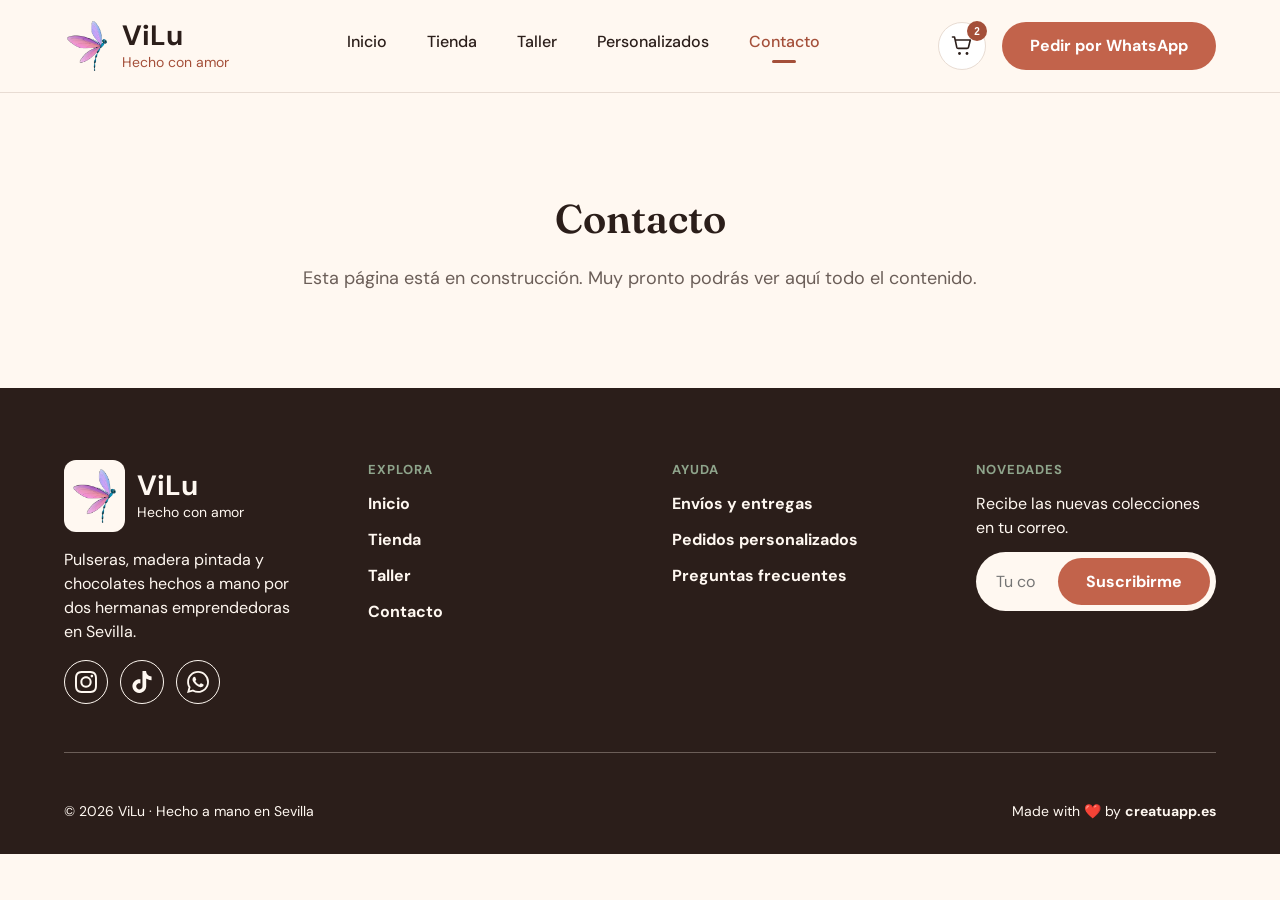
==== contacto.html @ 9dfc9406 "agregando paginas" ====
<!DOCTYPE html>
<html lang="es">

<head>
  <meta charset="UTF-8">
  <meta name="viewport" content="width=device-width, initial-scale=1.0">
  <title>ViLu · Contacto — Escríbenos por WhatsApp</title>
  <meta name="description" content="Contacta con ViLu en Sevilla: pulseras, madera pintada y chocolates hechos a mano.">

  <link rel="icon" href="img/favicon.png" type="image/png">

  <link rel="preload" href="fonts/dm-sans.woff2" as="font" type="font/woff2" crossorigin>

  <link rel="stylesheet" href="css/main.css">
</head>

<body>
  <header class="header">
    <div class="container header__container">

      <a class="logo" href="index.html">
        <img class="logo__img" src="img/logo.png" alt="" width="163" height="200">
        <span class="logo__text">
          <span class="logo__name">ViLu</span>
          <span class="logo__tagline">Hecho con amor</span>
        </span>
      </a>

      <nav class="nav" aria-label="Menú principal">
        <ul class="nav__list">
          <li><a class="nav__link" href="index.html">Inicio</a></li>
          <li><a class="nav__link" href="tienda.html">Tienda</a></li>
          <li><a class="nav__link" href="taller.html">Taller</a></li>
          <li><a class="nav__link" href="personalizados.html">Personalizados</a></li>
          <li><a class="nav__link nav__link--active" href="contacto.html" aria-current="page">Contacto</a></li>
        </ul>
      </nav>

      <div class="header__actions">
        <!-- PEC 5 (JS): el contador del carrito sumará productos -->
        <button class="cart" type="button" aria-label="Carrito: 2 productos">
          <img src="img/icono-carrito.svg" alt="" width="24" height="24">
          <span class="cart__count">2</span>
        </button>
        <a class="btn btn--primary header__whatsapp" href="https://wa.me/34000000000">Pedir por WhatsApp</a>
      </div>

    </div>
  </header>

  <main>

    <section class="pagina-en-construccion">
      <div class="container">
        <h1>Contacto</h1>
        <p>Esta página está en construcción. Muy pronto podrás ver aquí todo el contenido.</p>
      </div>
    </section>

  </main>

  <footer class="footer">
    <div class="container">

      <div class="footer__columns">

        <div>
          <a class="logo logo--light" href="index.html">
            <img class="logo__img" src="img/logo.png" alt="" width="163" height="200">
            <span class="logo__text">
              <span class="logo__name">ViLu</span>
              <span class="logo__tagline logo__tagline--light">Hecho con amor</span>
            </span>
          </a>
          <p class="footer__text">Pulseras, madera pintada y chocolates hechos a mano por dos hermanas emprendedoras en
            Sevilla.</p>
          <ul class="social">
            <li><a class="social__link" href="https://www.instagram.com/vilu.hechoconamor"
                aria-label="Instagram de ViLu"><img src="img/icono-instagram.svg" alt="" width="22" height="22"></a>
            </li>
            <li><a class="social__link" href="https://www.tiktok.com/@vilu.hechoconamor"
                aria-label="TikTok de ViLu"><img src="img/icono-tiktok.svg" alt="" width="22" height="22"></a></li>
            <li><a class="social__link" href="https://wa.me/34000000000" aria-label="WhatsApp de ViLu"><img
                  src="img/icono-whatsapp.svg" alt="" width="22" height="22"></a></li>
          </ul>
        </div>

        <nav aria-label="Explora">
          <h2 class="footer__title">Explora</h2>
          <ul class="footer__list">
            <li><a class="footer__link" href="index.html">Inicio</a></li>
            <li><a class="footer__link" href="tienda.html">Tienda</a></li>
            <li><a class="footer__link" href="taller.html">Taller</a></li>
            <li><a class="footer__link" href="contacto.html">Contacto</a></li>
          </ul>
        </nav>

        <div>
          <h2 class="footer__title">Ayuda</h2>
          <ul class="footer__list">
            <li><a class="footer__link" href="contacto.html">Envíos y entregas</a></li>
            <li><a class="footer__link" href="personalizados.html">Pedidos personalizados</a></li>
            <li><a class="footer__link" href="contacto.html">Preguntas frecuentes</a></li>
          </ul>
        </div>

        <div>
          <h2 class="footer__title">Novedades</h2>
          <!-- PEC 5 (JS): validar correo -->
          <form class="newsletter" action="#" method="post">
            <label class="newsletter__label" for="newsletter-email">Recibe las nuevas colecciones en tu correo.</label>
            <div class="newsletter__box">
              <input class="newsletter__input" type="email" id="newsletter-email" name="email" placeholder="Tu correo"
                required>
              <button class="btn btn--primary" type="submit">Suscribirme</button>
            </div>
          </form>
        </div>

      </div>

      <div class="footer__bottom">
        <p>© 2026 ViLu · Hecho a mano en Sevilla</p>
        <p>Made with <span aria-hidden="true">❤️</span><span class="visually-hidden"> love</span> by <a
            class="footer__link" href="https://creatuapp.es" target="_blank" rel="noopener noreferrer">creatuapp.es</a>
        </p>

      </div>

    </div>
  </footer>

  <script src="js/main.js" defer></script>

</body>
---- css/main.css ----
/* Reset CSS */

* {
  margin: 0;
  padding: 0;
  border: 0;
  box-sizing: border-box;
}

/* 1. FUENTES */
@font-face {
  font-family: "DM Sans";
  src: url("../fonts/dm-sans.woff2") format("woff2");
  font-weight: 100 1000;
  /* un solo archivo con todos los pesos */
  font-style: normal;
}

@font-face {
  font-family: "Fraunces";
  src: url("../fonts/fraunces.woff2") format("woff2");
  font-weight: 100 900;
  /* variable: de 100 a 900 en un solo archivo */
  font-style: normal;
}

/* 2. VARIABLES colores que use en Figma) */
:root {
  --color-crema: #fff8f1;
  --color-cacao: #2b1e1a;
  --color-terracota: #c2634b;
  --color-terracota-oscuro: #a44f39;
  --color-salvia: #8fa58c;
  --color-blanco: #ffffff;
  --color-gris: #6b5e58;
  --color-linea: #e8dcd3;
  --color-rosa-arena: #f3dcd2;

  --font-main: "DM Sans", Arial, sans-serif;
  --font-display: "Fraunces", Georgia, serif;
  /* solo para títulos grandes */
}

/* 3. BASE */
body {
  background-color: var(--color-crema);
  color: var(--color-cacao);
  font-family: var(--font-main);
  line-height: 1.5;
}

img {
  display: block;
  max-width: 100%;
}

ul {
  list-style: none;
}

.container {
  width: 90%;
  max-width: 75rem;
  margin: 0 auto;
}

/* 4. BOTÓN */
.btn {
  display: inline-flex;
  align-items: center;
  gap: 0.5rem;
  padding: 0.875rem 1.75rem;
  border-radius: 50rem;
  font-family: var(--font-main);
  font-size: 1em;
  font-weight: 700;
  line-height: 1.2;
  text-align: center;
  text-decoration: none;
  cursor: pointer;
  transition: background-color 0.2s;
}

.btn--primary {
  background-color: var(--color-terracota);
  color: var(--color-blanco);
}

.btn--primary:hover {
  background-color: var(--color-terracota-oscuro);
}

.btn--secondary {
  border: 2px solid var(--color-cacao);
  color: var(--color-cacao);
  background-color: transparent;
}

.btn--secondary:hover {
  background-color: var(--color-cacao);
  color: var(--color-crema);
}

/* 5. LOGO (header y footer) */
.logo {
  display: flex;
  align-items: center;
  gap: 0.75rem;
  color: var(--color-cacao);
  text-decoration: none;
}

.logo--light {
  color: var(--color-crema);
}

.logo__img {
  height: 3.5rem;
  width: auto;
  /* el logo no es circular: se respeta su proporción real */
}

/* En el footer (fondo oscuro) la libélula lleva una placa clara detrás:
   su ilustración está pensada para verse sobre fondo blanco. */
.logo--light .logo__img {
  height: 4.5rem;
  padding: 0.375rem;
  border-radius: 0.75rem;
  background-color: var(--color-crema);
}

.logo__text {
  display: flex;
  flex-direction: column;
}

.logo__name {
  font-size: 1.75em;
  font-weight: 700;
  line-height: 1.2;
}

.logo__tagline {
  color: var(--color-terracota-oscuro);
  font-size: 0.875em;
}

.logo__tagline--light {
  color: var(--color-crema);
}

/* 6. HEADER */
.header {
  border-bottom: 1px solid var(--color-linea);
}

.header__container {
  display: flex;
  align-items: center;
  justify-content: space-between;
  gap: 1rem;
  padding: 1.125rem 0;
}

.nav__list {
  display: flex;
  gap: 2.5rem;
}

.nav__link {
  display: block;
  color: var(--color-cacao);
  font-weight: 500;
  text-decoration: none;
}

.nav__link:hover,
.nav__link--active {
  color: var(--color-terracota-oscuro);
}

.nav__link--active::after {
  content: "";
  display: block;
  width: 1.5rem;
  height: 3px;
  margin: 0.375rem auto 0;
  border-radius: 3px;
  background-color: var(--color-terracota-oscuro);
}

.header__actions {
  display: flex;
  align-items: center;
  gap: 1rem;
}

.cart {
  position: relative;
  display: flex;
  align-items: center;
  justify-content: center;
  width: 3rem;
  height: 3rem;
  border: 1px solid var(--color-linea);
  border-radius: 50%;
  background-color: var(--color-blanco);
  cursor: pointer;
}

.cart__count {
  position: absolute;
  top: -0.125rem;
  right: -0.125rem;
  display: flex;
  align-items: center;
  justify-content: center;
  width: 1.25rem;
  height: 1.25rem;
  border-radius: 50%;
  background-color: var(--color-terracota-oscuro);
  color: var(--color-blanco);
  font-size: 0.75em;
  font-weight: 700;
}

/* 7. FOOTER */
.footer {
  padding-top: 4.5rem;
  background-color: var(--color-cacao);
  color: var(--color-crema);
}

.footer__columns {
  display: grid;
  grid-template-columns: repeat(4, 1fr);
  gap: 4rem;
}

.footer__text {
  margin-top: 1rem;
}

.footer__title {
  margin-bottom: 0.75rem;
  color: var(--color-salvia);
  font-size: 0.8125em;
  font-weight: 700;
  letter-spacing: 0.08em;
  text-transform: uppercase;
}

.footer__list {
  display: flex;
  flex-direction: column;
  gap: 0.75rem;
}

.footer__link {
  color: var(--color-crema);
  text-decoration: none;
  font-weight: 700;
}

.footer__link:hover {
  text-decoration: underline;
}

.visually-hidden {
  position: absolute;
  width: 1px;
  height: 1px;
  padding: 0;
  margin: -1px;
  overflow: hidden;
  clip: rect(0, 0, 0, 0);
  white-space: nowrap;
  border: 0;
}

.social {
  display: flex;
  gap: 0.75rem;
  margin-top: 1rem;
}

.social__link {
  display: flex;
  align-items: center;
  justify-content: center;
  width: 2.75rem;
  height: 2.75rem;
  border: 1px solid var(--color-crema);
  border-radius: 50%;
}

.social__link:hover {
  background-color: var(--color-terracota-oscuro);
}

.newsletter__label {
  display: block;
  margin-bottom: 0.75rem;
}

.newsletter__box {
  display: flex;
  align-items: center;
  gap: 0.5rem;
  padding: 0.375rem;
  border-radius: 50rem;
  background-color: var(--color-crema);
}

.newsletter__input {
  width: 100%;
  min-width: 0;
  padding: 0 0.875rem;
  background-color: var(--color-crema);
  color: var(--color-cacao);
  font-family: var(--font-main);
  font-size: 1em;
}

.footer__bottom {
  display: flex;
  justify-content: space-between;
  flex-wrap: wrap;
  gap: 1rem;
  margin-top: 3rem;
  padding: 3rem 0 2rem;
  border-top: 1px solid var(--color-gris);
  font-size: 0.875em;
}

/* 8. HERO */
.hero {
  padding: 4.5rem 0 5rem;
}

.hero__container {
  display: flex;
  align-items: center;
  gap: 4rem;
}

.hero__text {
  flex: 1;
  display: flex;
  flex-direction: column;
  gap: 1.25rem;
}

.hero__eyebrow {
  color: var(--color-salvia);
  font-size: 0.8125em;
  font-weight: 700;
  letter-spacing: 0.08em;
  text-transform: uppercase;
}

.hero__title {
  font-family: var(--font-display);
  font-size: 3.5rem;
  font-weight: 600;
  line-height: 1.1;
}

.hero__description {
  color: var(--color-gris);
  font-size: 1.25em;
}

.hero__actions {
  display: flex;
  flex-wrap: wrap;
  gap: 1rem;
}

.hero__media {
  position: relative;
  flex-shrink: 0;
  width: 35rem;
}

.hero__media-placeholder {
  display: flex;
  align-items: center;
  justify-content: center;
  width: 100%;
  height: 32.5rem;
  border: 2px dashed var(--color-linea);
  border-radius: 2rem;
  background-color: var(--color-rosa-arena);
  color: var(--color-gris);
  font-weight: 700;
}

.hero__badge {
  position: absolute;
  left: -2.5rem;
  bottom: 1.25rem;
  display: flex;
  align-items: center;
  gap: 0.75rem;
  padding: 1rem 1.5rem 1rem 1.25rem;
  border-radius: 1.25rem;
  background-color: var(--color-blanco);
  box-shadow: 0 0.75rem 2rem rgba(43, 31, 26, 0.12);
}

.hero__badge-icon {
  display: flex;
  align-items: center;
  justify-content: center;
  width: 2.75rem;
  height: 2.75rem;
  border-radius: 50%;
  background-color: var(--color-rosa-arena);
}

.hero__badge-text {
  display: flex;
  flex-direction: column;
}

.hero__badge-title {
  font-weight: 700;
}

.hero__badge-subtitle {
  color: var(--color-gris);
  font-size: 0.875em;
}


/* 9. CATEGORÍAS */
.section-heading {
  display: flex;
  flex-direction: column;
  gap: 0.75rem;
  margin-bottom: 2.5rem;
}

.section-heading__eyebrow {
  color: var(--color-salvia);
  font-size: 0.8125em;
  font-weight: 700;
  letter-spacing: 0.08em;
  text-transform: uppercase;
}

.section-heading__title {
  font-family: var(--font-display);
  font-size: 2.5rem;
  font-weight: 600;
  line-height: 1.15;
}

.categorias {
  background-color: var(--color-rosa-arena);
  padding: 6rem 0;
}

.categorias__grid {
  display: flex;
  gap: 1.5rem;
}

.categoria-card {
  flex: 1;
  display: flex;
  flex-direction: column;
  overflow: hidden;
  border-radius: 1.5rem;
  background-color: var(--color-blanco);
}

.categoria-card__foto {
  display: flex;
  flex-direction: column;
  align-items: center;
  justify-content: center;
  gap: 0.625rem;
  height: 18.75rem;
  background-color: var(--color-crema);
  color: var(--color-gris);
  font-size: 0.875em;
}

.categoria-card__texto {
  display: flex;
  flex-direction: column;
  gap: 0.5rem;
  padding: 1.5rem 1.75rem 1.75rem;
}

.categoria-card__titulo {
  font-family: var(--font-display);
  font-size: 1.625rem;
  font-weight: 600;
  line-height: 1.2;
}

.categoria-card__descripcion {
  color: var(--color-gris);
}

.categoria-card__enlace {
  display: inline-flex;
  align-items: center;
  gap: 0.5rem;
  margin-top: 0.25rem;
  color: var(--color-terracota);
  font-weight: 700;
  text-decoration: none;
}

.categoria-card__enlace:hover {
  text-decoration: underline;
}

/* 10. PRODUCTOS DESTACADOS */
.productos {
  padding: 6rem 0;
}

.productos__header {
  display: flex;
  align-items: flex-end;
  justify-content: space-between;
  gap: 1.5rem;
  margin-bottom: 2.5rem;
}

.productos__grid {
  display: flex;
  gap: 1.5rem;
}

.producto-card {
  flex: 1;
  display: flex;
  flex-direction: column;
  gap: 0.875rem;
  padding: 0.75rem 0.75rem 1.25rem;
  border: 1px solid var(--color-linea);
  border-radius: 1.25rem;
  background-color: var(--color-blanco);
  box-shadow: 0 0.5rem 0.75rem rgba(43, 31, 26, 0.06);
}

.producto-card__foto {
  display: flex;
  flex-direction: column;
  align-items: center;
  justify-content: center;
  gap: 0.625rem;
  height: 15.75rem;
  padding: 0 1rem;
  border-radius: 0.875rem;
  background-color: var(--color-rosa-arena);
  color: var(--color-gris);
  font-size: 0.875em;
  text-align: center;
}

.producto-card__info {
  display: flex;
  flex-direction: column;
  gap: 0.5rem;
  padding: 0 0.5rem;
  flex: 1;
}

.producto-card__etiqueta {
  display: inline-block;
  padding: 0.25rem 0.625rem;
  border-radius: 999px;
  background-color: var(--color-crema);
  color: var(--color-salvia);
  font-size: 0.8125em;
  font-weight: 700;
  letter-spacing: 0.08em;
  text-transform: uppercase;
}

.producto-card__nombre {
  font-family: var(--font-display);
  font-size: 1.25rem;
  font-weight: 600;
  line-height: 1.2;
}

.producto-card__precio-fila {
  display: flex;
  align-items: center;
  justify-content: space-between;
  width: 100%;
  margin-top: auto;
}

.producto-card__precio {
  color: var(--color-terracota);
  font-size: 1.125rem;
  font-weight: 700;
}

.producto-card__anadir {
  display: flex;
  align-items: center;
  justify-content: center;
  width: 2.75rem;
  height: 2.75rem;
  border: none;
  border-radius: 50%;
  background-color: var(--color-terracota);
  cursor: pointer;
  transition: background-color 0.2s;
}

.producto-card__anadir:hover {
  background-color: var(--color-terracota-oscuro);
}

/* 11. BANNER PERSONALIZADOS */
.banner-personalizados {
  padding: 6rem 0;
}

.banner-cta {
  display: flex;
  align-items: center;
  justify-content: space-between;
  gap: 2rem;
  padding: 3.5rem 4rem;
  border-radius: 2rem;
  background-color: var(--color-terracota);
}

.banner-cta__texto {
  display: flex;
  flex-direction: column;
  gap: 0.75rem;
}

.banner-cta__etiqueta {
  color: var(--color-rosa-arena);
  font-size: 0.8125em;
  font-weight: 700;
  letter-spacing: 0.08em;
  text-transform: uppercase;
}

.banner-cta__titulo {
  font-family: var(--font-display);
  font-size: 2.5rem;
  font-weight: 600;
  line-height: 1.15;
  color: var(--color-blanco);
}

.banner-cta__descripcion {
  color: var(--color-crema);
  font-size: 1.25em;
}

.btn--light {
  background-color: var(--color-crema);
  color: var(--color-terracota);
  flex-shrink: 0;
}

/* 12. NUESTRO TALLER */
.taller {
  padding: 6rem 0;
  background-color: var(--color-rosa-arena);
}

.taller__container {
  display: flex;
  align-items: center;
  gap: 5rem;
}

.taller__foto {
  display: flex;
  flex-direction: column;
  align-items: center;
  justify-content: center;
  gap: 0.625rem;
  flex-shrink: 0;
  width: 30rem;
  height: 35rem;
  border-radius: 2rem;
  background-color: var(--color-blanco);
  color: var(--color-gris);
  font-size: 0.875em;
}

.taller__texto {
  display: flex;
  flex-direction: column;
  gap: 2rem;
}

.taller__texto .section-heading {
  margin-bottom: 0;
}

.taller__descripcion {
  color: var(--color-gris);
  font-size: 1.25em;
}

.taller__pasos {
  display: flex;
  gap: 1.5rem;
}

.paso {
  flex: 1;
  display: flex;
  flex-direction: column;
  gap: 0.875rem;
}

.paso__numero {
  display: flex;
  align-items: center;
  justify-content: center;
  width: 3.5rem;
  height: 3.5rem;
  border-radius: 50%;
  background-color: var(--color-salvia);
  color: var(--color-blanco);
  font-family: var(--font-display);
  font-size: 1.625rem;
  font-weight: 600;
}

.paso__titulo {
  font-family: var(--font-display);
  font-size: 1.375rem;
  font-weight: 600;
  line-height: 1.2;
}

.paso__descripcion {
  color: var(--color-gris);
}

/* 13. OPINIONES */
.opiniones {
  padding: 6rem 0;
}

.opiniones__grid {
  display: flex;
  gap: 1.5rem;
}

.testimonio {
  flex: 1;
  display: flex;
  flex-direction: column;
  gap: 1rem;
  padding: 2rem;
  border-radius: 1.5rem;
  background-color: var(--color-blanco);
}

.testimonio__estrellas {
  color: var(--color-terracota);
  font-size: 1.125rem;
  font-weight: 700;
}

.testimonio__texto {
  font-family: var(--font-display);
  font-style: italic;
  font-size: 1.25rem;
  line-height: 1.45;
}

.testimonio__autor {
  display: flex;
  align-items: center;
  gap: 0.75rem;
}

.testimonio__avatar {
  flex-shrink: 0;
  width: 2.5rem;
  height: 2.5rem;
  border-radius: 50%;
  background-color: var(--color-salvia);
}

.testimonio__nombre {
  font-weight: 700;
}

.testimonio__ciudad {
  color: var(--color-gris);
  font-size: 0.875em;
}

/* 14. BENEFICIOS */
.beneficios {
  padding: 3rem 0;
  border-top: 1px solid var(--color-linea);
}

.beneficios__grid {
  display: flex;
  justify-content: space-between;
  gap: 1.5rem;
}

.beneficio {
  display: flex;
  align-items: center;
  gap: 0.875rem;
}

.beneficio__icono {
  display: flex;
  align-items: center;
  justify-content: center;
  flex-shrink: 0;
  width: 3.25rem;
  height: 3.25rem;
  border-radius: 50%;
  background-color: var(--color-rosa-arena);
}

.beneficio__texto {
  display: flex;
  flex-direction: column;
  gap: 0.125rem;
}

.beneficio__titulo {
  font-weight: 700;
}

.beneficio__descripcion {
  color: var(--color-gris);
  font-size: 0.875em;
}

/* 15. PÁGINAS EN CONSTRUCCIÓN (tienda, taller, personalizados, contacto) */
.pagina-en-construccion {
  padding: 6rem 0;
  text-align: center;
}

.pagina-en-construccion h1 {
  font-family: var(--font-display);
  font-size: 2.5rem;
  font-weight: 600;
  margin-bottom: 1rem;
}

.pagina-en-construccion p {
  color: var(--color-gris);
  font-size: 1.125em;
}

/* 16. RESPONSIVE */
@media (max-width: 1200px) {
  .footer__columns {
    grid-template-columns: repeat(2, 1fr);
    gap: 3rem;
  }
}

@media (max-width: 768px) {
  .header__container {
    flex-wrap: wrap;
  }

  .hero__container {
    flex-direction: column;
  }

  .hero__media {
    width: 100%;
  }

  .nav {
    order: 3;
    width: 100%;
  }

  .nav__list {
    flex-wrap: wrap;
    justify-content: center;
    gap: 1.5rem;
  }

  .categorias__grid {
    flex-direction: column;
  }

  .productos__header {
    flex-direction: column;
    align-items: flex-start;
  }

  .productos__grid {
    flex-direction: column;
  }

  .banner-cta {
    flex-direction: column;
    align-items: flex-start;
    padding: 2.5rem;
  }

  .taller__container {
    flex-direction: column;
  }

  .taller__foto {
    width: 100%;
  }

  .opiniones__grid {
    flex-direction: column;
  }

  .beneficios__grid {
    flex-direction: column;
  }

}

@media (max-width: 480px) {
  .logo__img {
    height: 2.75rem;
  }

  .header__whatsapp {
    display: none;
  }

  .footer__columns {
    grid-template-columns: 1fr;
  }

  .hero__title {
    font-size: 2.25rem;
  }

  .hero__badge {
    left: 1rem;
    right: 1rem;
    bottom: -1.5rem;
  }

  .hero__media-placeholder {
    height: 20rem;
  }

  .taller__pasos {
    flex-direction: column;
  }
}
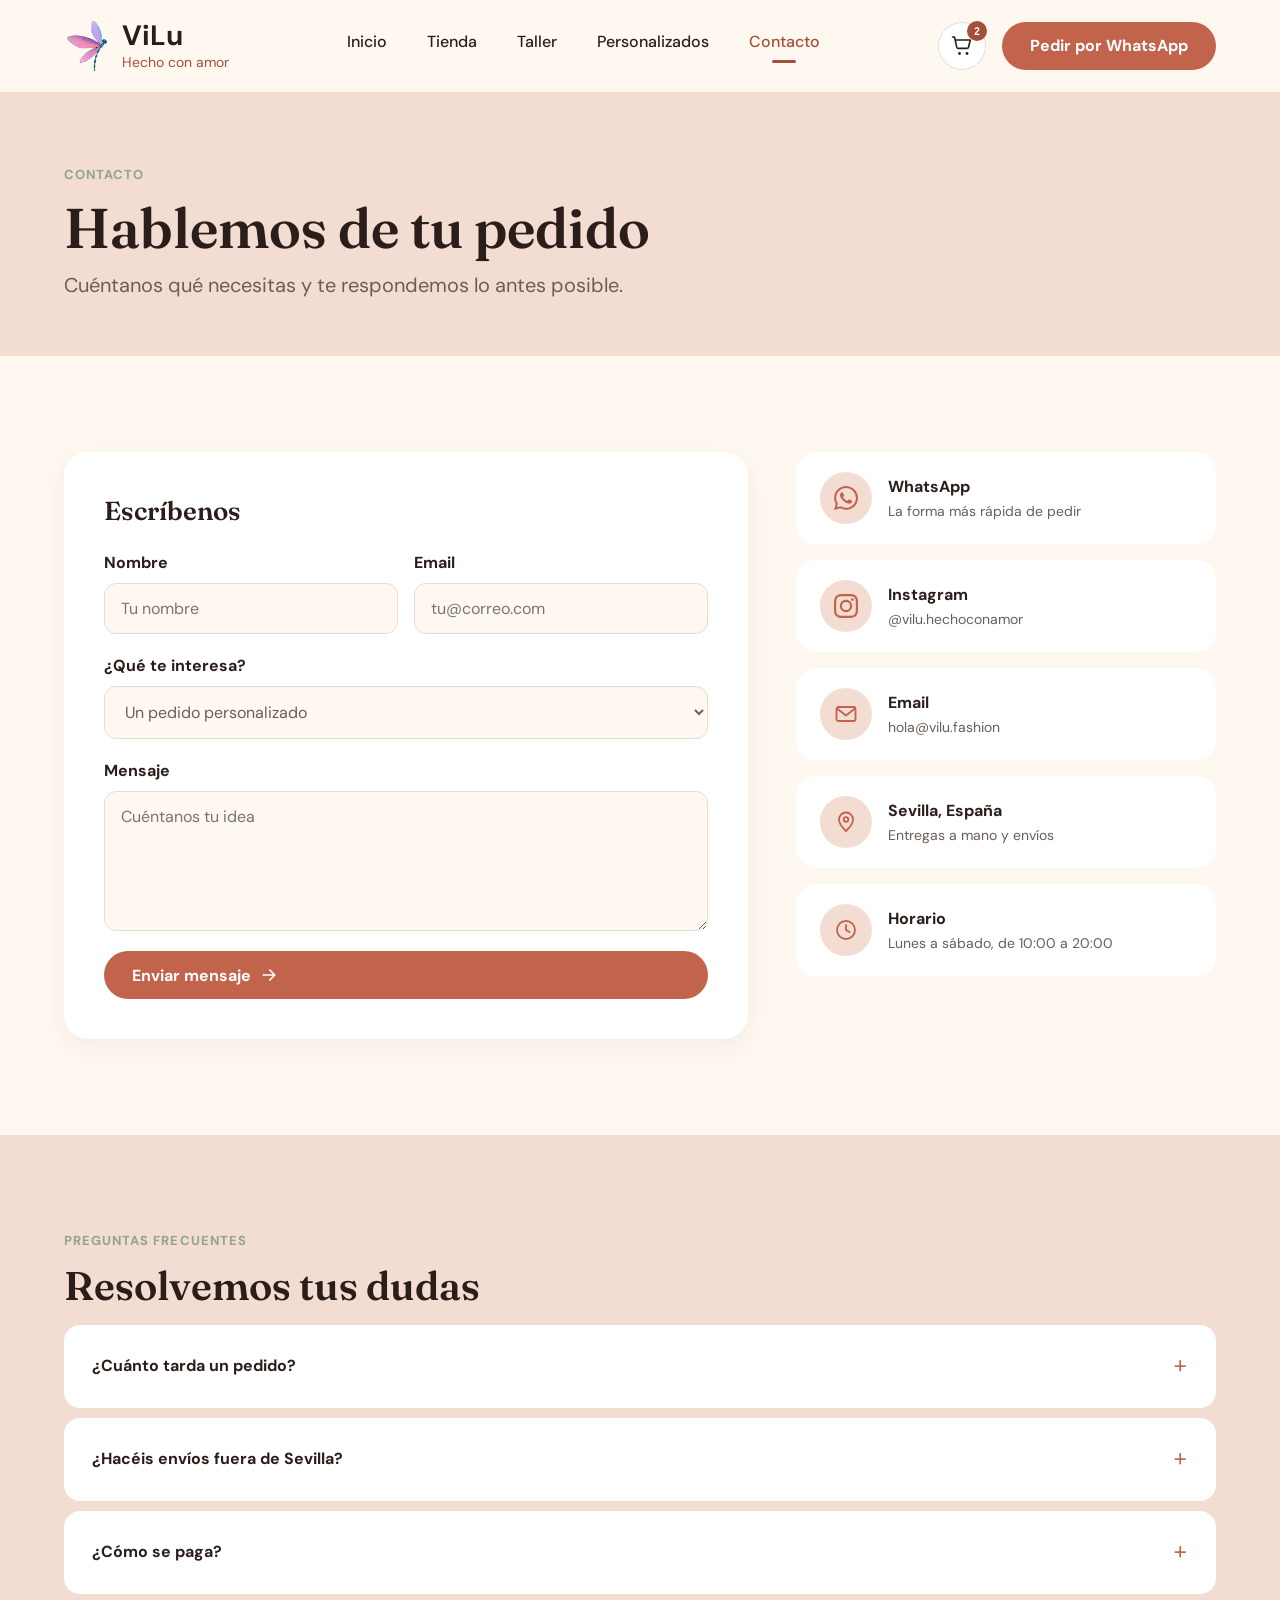
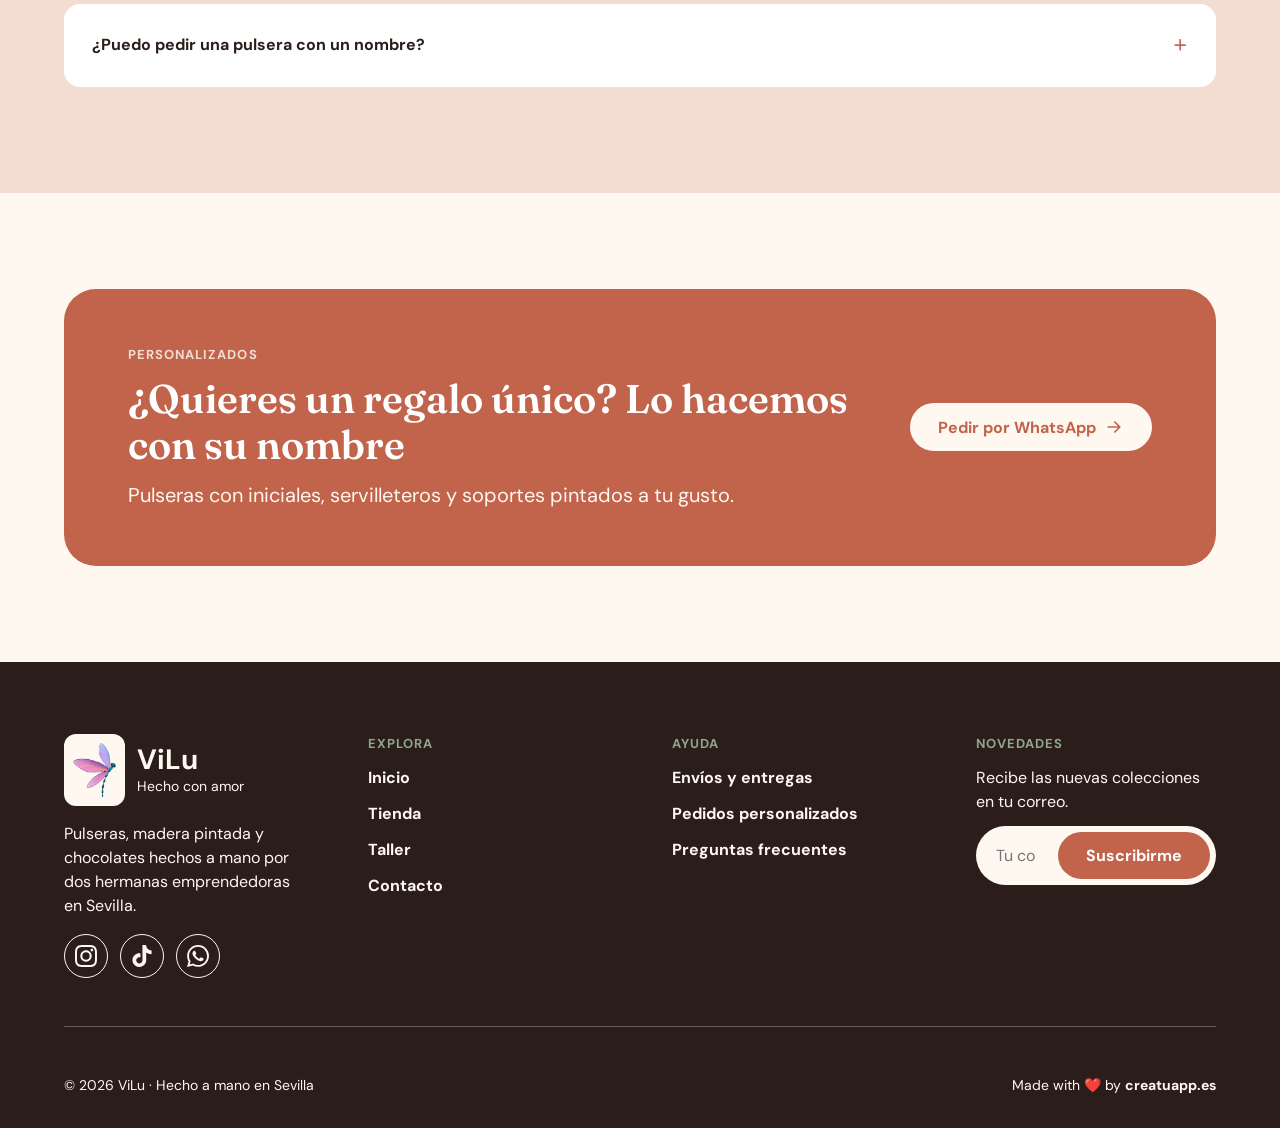
==== commit 0948db54: "contacto.html actualizado" ====
--- a/contacto.html
+++ b/contacto.html
@@ -8,6 +8,7 @@
   <meta name="description" content="Contacta con ViLu en Sevilla: pulseras, madera pintada y chocolates hechos a mano.">
 
   <link rel="icon" href="img/favicon.png" type="image/png">
+  <link rel="apple-touch-icon" href="img/apple-touch-icon.png">
 
   <link rel="preload" href="fonts/dm-sans.woff2" as="font" type="font/woff2" crossorigin>
 
@@ -50,10 +51,167 @@
 
   <main>
 
-    <section class="pagina-en-construccion">
+    <section class="cabecera-pagina">
+      <div class="container cabecera-pagina__container">
+        <p class="cabecera-pagina__eyebrow">Contacto</p>
+        <h1 class="cabecera-pagina__titulo">Hablemos de tu pedido</h1>
+        <p class="cabecera-pagina__descripcion">Cuéntanos qué necesitas y te respondemos lo antes posible.</p>
+      </div>
+    </section>
+
+    <section class="contacto">
+      <div class="container contacto__grid">
+
+        <form class="formulario-contacto" action="#" method="post">
+          <h2 class="formulario-contacto__titulo">Escríbenos</h2>
+
+          <div class="formulario-contacto__fila">
+            <div class="campo">
+              <label class="campo__etiqueta" for="nombre">Nombre</label>
+              <input class="campo__input" type="text" id="nombre" name="nombre" placeholder="Tu nombre" required>
+            </div>
+            <div class="campo">
+              <label class="campo__etiqueta" for="email">Email</label>
+              <input class="campo__input" type="email" id="email" name="email" placeholder="tu@correo.com" required>
+            </div>
+          </div>
+
+          <div class="campo">
+            <label class="campo__etiqueta" for="interes">¿Qué te interesa?</label>
+            <select class="campo__input" id="interes" name="interes">
+              <option>Un pedido personalizado</option>
+              <option>Un producto de la tienda</option>
+              <option>Otra consulta</option>
+            </select>
+          </div>
+
+          <div class="campo">
+            <label class="campo__etiqueta" for="mensaje">Mensaje</label>
+            <textarea class="campo__input campo__input--textarea" id="mensaje" name="mensaje"
+              placeholder="Cuéntanos tu idea" required></textarea>
+          </div>
+
+          <!-- PEC 5 (JS): validaremos los campos y enviaremos el formulario -->
+          <button class="btn btn--primary" type="submit">
+            Enviar mensaje
+            <img src="img/icono-flecha.svg" alt="" width="20" height="20">
+          </button>
+        </form>
+
+        <div class="datos-contacto">
+
+          <div class="tarjeta-contacto">
+            <span class="tarjeta-contacto__icono">
+              <img src="img/icono-whatsapp-terracota.svg" alt="" width="24" height="24">
+            </span>
+            <span class="tarjeta-contacto__texto">
+              <span class="tarjeta-contacto__titulo">WhatsApp</span>
+              <span class="tarjeta-contacto__descripcion">La forma más rápida de pedir</span>
+            </span>
+          </div>
+
+          <div class="tarjeta-contacto">
+            <span class="tarjeta-contacto__icono">
+              <img src="img/icono-instagram-terracota.svg" alt="" width="24" height="24">
+            </span>
+            <span class="tarjeta-contacto__texto">
+              <span class="tarjeta-contacto__titulo">Instagram</span>
+              <span class="tarjeta-contacto__descripcion">@vilu.hechoconamor</span>
+            </span>
+          </div>
+
+          <div class="tarjeta-contacto">
+            <span class="tarjeta-contacto__icono">
+              <img src="img/icono-correo.svg" alt="" width="24" height="24">
+            </span>
+            <span class="tarjeta-contacto__texto">
+              <span class="tarjeta-contacto__titulo">Email</span>
+              <span class="tarjeta-contacto__descripcion">hola@vilu.fashion</span>
+            </span>
+          </div>
+
+          <div class="tarjeta-contacto">
+            <span class="tarjeta-contacto__icono">
+              <img src="img/icono-ubicacion.svg" alt="" width="24" height="24">
+            </span>
+            <span class="tarjeta-contacto__texto">
+              <span class="tarjeta-contacto__titulo">Sevilla, España</span>
+              <span class="tarjeta-contacto__descripcion">Entregas a mano y envíos</span>
+            </span>
+          </div>
+
+          <div class="tarjeta-contacto">
+            <span class="tarjeta-contacto__icono">
+              <img src="img/icono-reloj.svg" alt="" width="24" height="24">
+            </span>
+            <span class="tarjeta-contacto__texto">
+              <span class="tarjeta-contacto__titulo">Horario</span>
+              <span class="tarjeta-contacto__descripcion">Lunes a sábado, de 10:00 a 20:00</span>
+            </span>
+          </div>
+
+        </div>
+      </div>
+    </section>
+
+    <section class="preguntas">
       <div class="container">
-        <h1>Contacto</h1>
-        <p>Esta página está en construcción. Muy pronto podrás ver aquí todo el contenido.</p>
+        <div class="section-heading">
+          <p class="section-heading__eyebrow">Preguntas frecuentes</p>
+          <h2 class="section-heading__title">Resolvemos tus dudas</h2>
+        </div>
+
+        <details class="pregunta">
+          <summary class="pregunta__resumen">
+            ¿Cuánto tarda un pedido?
+            <span class="pregunta__icono" aria-hidden="true">+</span>
+          </summary>
+          <p class="pregunta__respuesta">Los productos en stock salen en 2 o 3 días. Los personalizados tardan entre 5 y
+            7 días.</p>
+        </details>
+
+        <details class="pregunta">
+          <summary class="pregunta__resumen">
+            ¿Hacéis envíos fuera de Sevilla?
+            <span class="pregunta__icono" aria-hidden="true">+</span>
+          </summary>
+          <p class="pregunta__respuesta">Sí, enviamos a toda España. Dentro de Sevilla también puedes recoger tu pedido
+            en persona.</p>
+        </details>
+
+        <details class="pregunta">
+          <summary class="pregunta__resumen">
+            ¿Cómo se paga?
+            <span class="pregunta__icono" aria-hidden="true">+</span>
+          </summary>
+          <p class="pregunta__respuesta">Aceptamos Bizum o efectivo al recoger el pedido.</p>
+        </details>
+
+        <details class="pregunta">
+          <summary class="pregunta__resumen">
+            ¿Puedo pedir una pulsera con un nombre?
+            <span class="pregunta__icono" aria-hidden="true">+</span>
+          </summary>
+          <p class="pregunta__respuesta">Claro, escríbenos por WhatsApp con el nombre o las iniciales que quieras y te
+            la preparamos.</p>
+        </details>
+
+      </div>
+    </section>
+
+    <section class="banner-personalizados">
+      <div class="container">
+        <div class="banner-cta">
+          <div class="banner-cta__texto">
+            <p class="banner-cta__etiqueta">Personalizados</p>
+            <h2 class="banner-cta__titulo">¿Quieres un regalo único? Lo hacemos con su nombre</h2>
+            <p class="banner-cta__descripcion">Pulseras con iniciales, servilleteros y soportes pintados a tu gusto.</p>
+          </div>
+          <a class="btn btn--light" href="https://wa.me/34000000000">
+            Pedir por WhatsApp
+            <img src="img/icono-flecha-terracota.svg" alt="" width="20" height="20">
+          </a>
+        </div>
       </div>
     </section>
 
@@ -132,5 +290,4 @@
 
   <script src="js/main.js" defer></script>
 
-</body>
-
+</body>
--- a/css/main.css
+++ b/css/main.css
@@ -534,12 +534,12 @@
 }
 
 .productos__grid {
-  display: flex;
+  display: grid;
+  grid-template-columns: repeat(4, 1fr);
   gap: 1.5rem;
 }
 
 .producto-card {
-  flex: 1;
   display: flex;
   flex-direction: column;
   gap: 0.875rem;
@@ -868,12 +868,352 @@
   font-size: 1.125em;
 }
 
-/* 16. RESPONSIVE */
+/* 16. CABECERA DE PÁGINA (tienda, taller, personalizados, contacto) */
+.cabecera-pagina {
+  padding: 4.5rem 0 3.5rem;
+  background-color: var(--color-rosa-arena);
+}
+
+.cabecera-pagina__container {
+  display: flex;
+  flex-direction: column;
+  gap: 0.75rem;
+}
+
+.cabecera-pagina__eyebrow {
+  color: var(--color-salvia);
+  font-size: 0.8125em;
+  font-weight: 700;
+  letter-spacing: 0.08em;
+  text-transform: uppercase;
+}
+
+.cabecera-pagina__titulo {
+  font-family: var(--font-display);
+  font-size: 3.5rem;
+  font-weight: 600;
+  line-height: 1.1;
+  max-width: 50rem;
+}
+
+.cabecera-pagina__descripcion {
+  color: var(--color-gris);
+  font-size: 1.25em;
+}
+
+/* 17. CATÁLOGO (tienda) */
+.catalogo {
+  padding: 6rem 0;
+}
+
+.catalogo__barra {
+  display: flex;
+  align-items: center;
+  justify-content: space-between;
+  margin-bottom: 1.5rem;
+}
+
+.catalogo__filtros {
+  display: flex;
+  gap: 0.75rem;
+}
+
+.chip-filtro {
+  padding: 0.625rem 1.25rem;
+  border: 1px solid var(--color-linea);
+  border-radius: 999px;
+  background-color: var(--color-blanco);
+  color: var(--color-cacao);
+  font-family: var(--font-main);
+  font-weight: 500;
+  cursor: pointer;
+}
+
+.chip-filtro--activo {
+  background-color: var(--color-cacao);
+  border-color: var(--color-cacao);
+  color: var(--color-crema);
+}
+
+.catalogo__orden {
+  display: flex;
+  align-items: center;
+  gap: 0.625rem;
+  padding: 0.625rem 1rem 0.625rem 1.25rem;
+  border: 1px solid var(--color-linea);
+  border-radius: 999px;
+  background-color: var(--color-blanco);
+  color: var(--color-cacao);
+  font-family: var(--font-main);
+  font-weight: 500;
+  cursor: pointer;
+}
+
+.catalogo__orden span {
+  color: var(--color-terracota);
+}
+
+.catalogo__contador {
+  color: var(--color-gris);
+  margin-bottom: 1.5rem;
+}
+
+/* 18. QUIÉNES SOMOS (taller) */
+.quienes-somos {
+  padding: 6rem 0;
+}
+
+.quienes-somos__container {
+  display: flex;
+  align-items: center;
+  gap: 5rem;
+}
+
+.quienes-somos__foto {
+  display: flex;
+  flex-direction: column;
+  align-items: center;
+  justify-content: center;
+  gap: 0.625rem;
+  flex-shrink: 0;
+  width: 32.5rem;
+  height: 35rem;
+  border-radius: 2rem;
+  background-color: var(--color-rosa-arena);
+  color: var(--color-gris);
+  font-size: 0.875em;
+  text-align: center;
+}
+
+.quienes-somos__texto {
+  display: flex;
+  flex-direction: column;
+  gap: 1.25rem;
+}
+
+.quienes-somos__parrafo {
+  color: var(--color-gris);
+  font-size: 1.25em;
+}
+
+.quienes-somos__datos {
+  display: flex;
+  gap: 2.5rem;
+}
+
+.dato {
+  display: flex;
+  flex-direction: column;
+  gap: 0.125rem;
+}
+
+.dato__numero {
+  font-family: var(--font-display);
+  font-size: 2.5rem;
+  font-weight: 600;
+  color: var(--color-terracota);
+  line-height: 1.15;
+}
+
+.dato__etiqueta {
+  color: var(--color-gris);
+  font-size: 0.875em;
+}
+
+/* 19. PROCESO (taller) */
+.proceso {
+  padding: 6rem 0;
+  background-color: var(--color-rosa-arena);
+}
+
+.proceso__pasos {
+  display: flex;
+  gap: 2rem;
+}
+
+/* 20. GALERÍA DE TRABAJOS (taller) */
+.galeria {
+  padding: 6rem 0;
+}
+
+.galeria__grid {
+  display: grid;
+  grid-template-columns: repeat(3, 1fr);
+  gap: 1.5rem;
+}
+
+.galeria__foto {
+  display: flex;
+  flex-direction: column;
+  align-items: center;
+  justify-content: center;
+  gap: 0.625rem;
+  aspect-ratio: 1 / 1;
+  border-radius: 1.25rem;
+  background-color: var(--color-rosa-arena);
+  color: var(--color-gris);
+  font-size: 0.875em;
+  text-align: center;
+}
+
+/* 21. QUÉ PUEDES PERSONALIZAR (personalizados) */
+.que-personalizar {
+  padding: 6rem 0;
+}
+
+/* 22. CONTACTO: FORMULARIO Y DATOS (contacto) */
+.contacto {
+  padding: 6rem 0;
+}
+
+.contacto__grid {
+  display: flex;
+  align-items: flex-start;
+  gap: 3rem;
+}
+
+.formulario-contacto {
+  flex: 1;
+  display: flex;
+  flex-direction: column;
+  gap: 1.25rem;
+  padding: 2.5rem;
+  border-radius: 1.5rem;
+  background-color: var(--color-blanco);
+  box-shadow: 0 0.5rem 1.5rem rgba(43, 31, 26, 0.06);
+}
+
+.formulario-contacto__titulo {
+  font-family: var(--font-display);
+  font-size: 1.625rem;
+  font-weight: 600;
+}
+
+.formulario-contacto__fila {
+  display: flex;
+  gap: 1rem;
+}
+
+.campo {
+  flex: 1;
+  display: flex;
+  flex-direction: column;
+  gap: 0.5rem;
+}
+
+.campo__etiqueta {
+  font-weight: 700;
+}
+
+.campo__input {
+  padding: 0.875rem 1rem;
+  border: 1px solid var(--color-linea);
+  border-radius: 0.75rem;
+  background-color: var(--color-crema);
+  color: var(--color-gris);
+  font-family: var(--font-main);
+  font-size: 1rem;
+}
+
+.campo__input--textarea {
+  height: 8.75rem;
+  resize: vertical;
+}
+
+.datos-contacto {
+  width: 26.25rem;
+  flex-shrink: 0;
+  display: flex;
+  flex-direction: column;
+  gap: 1rem;
+}
+
+.tarjeta-contacto {
+  display: flex;
+  align-items: center;
+  gap: 1rem;
+  padding: 1.25rem 1.5rem;
+  border-radius: 1.25rem;
+  background-color: var(--color-blanco);
+}
+
+.tarjeta-contacto__icono {
+  display: flex;
+  align-items: center;
+  justify-content: center;
+  flex-shrink: 0;
+  width: 3.25rem;
+  height: 3.25rem;
+  border-radius: 50%;
+  background-color: var(--color-rosa-arena);
+}
+
+.tarjeta-contacto__texto {
+  display: flex;
+  flex-direction: column;
+  gap: 0.125rem;
+}
+
+.tarjeta-contacto__titulo {
+  font-weight: 700;
+}
+
+.tarjeta-contacto__descripcion {
+  color: var(--color-gris);
+  font-size: 0.875em;
+}
+
+/* 23. PREGUNTAS FRECUENTES (contacto) */
+.preguntas {
+  padding: 6rem 0;
+  background-color: var(--color-rosa-arena);
+}
+
+.preguntas .section-heading {
+  margin-bottom: 1rem;
+}
+
+.pregunta {
+  background-color: var(--color-blanco);
+  border-radius: 1rem;
+  padding: 1.375rem 1.75rem;
+  margin-bottom: 0.625rem;
+}
+
+.pregunta__resumen {
+  display: flex;
+  align-items: center;
+  justify-content: space-between;
+  font-weight: 700;
+  cursor: pointer;
+  list-style: none;
+}
+
+.pregunta__resumen::-webkit-details-marker {
+  display: none;
+}
+
+.pregunta__icono {
+  font-family: var(--font-display);
+  font-size: 1.625rem;
+  color: var(--color-terracota);
+}
+
+.pregunta__respuesta {
+  color: var(--color-gris);
+  margin-top: 0.625rem;
+}
+
+/* 24. RESPONSIVE */
 @media (max-width: 1200px) {
   .footer__columns {
     grid-template-columns: repeat(2, 1fr);
     gap: 3rem;
   }
+
+  .productos__grid {
+    grid-template-columns: repeat(2, 1fr);
+  }
 }
 
 @media (max-width: 768px) {
@@ -910,7 +1250,7 @@
   }
 
   .productos__grid {
-    flex-direction: column;
+    grid-template-columns: 1fr;
   }
 
   .banner-cta {
@@ -935,6 +1275,21 @@
     flex-direction: column;
   }
 
+  .quienes-somos__container {
+    flex-direction: column;
+  }
+
+  .quienes-somos__foto {
+    width: 100%;
+  }
+
+  .proceso__pasos {
+    flex-direction: column;
+  }
+
+  .galeria__grid {
+    grid-template-columns: repeat(2, 1fr);
+  }
 }
 
 @media (max-width: 480px) {
@@ -967,4 +1322,12 @@
   .taller__pasos {
     flex-direction: column;
   }
+
+  .cabecera-pagina__titulo {
+    font-size: 2.25rem;
+  }
+
+  .galeria__grid {
+    grid-template-columns: 1fr;
+  }
 }
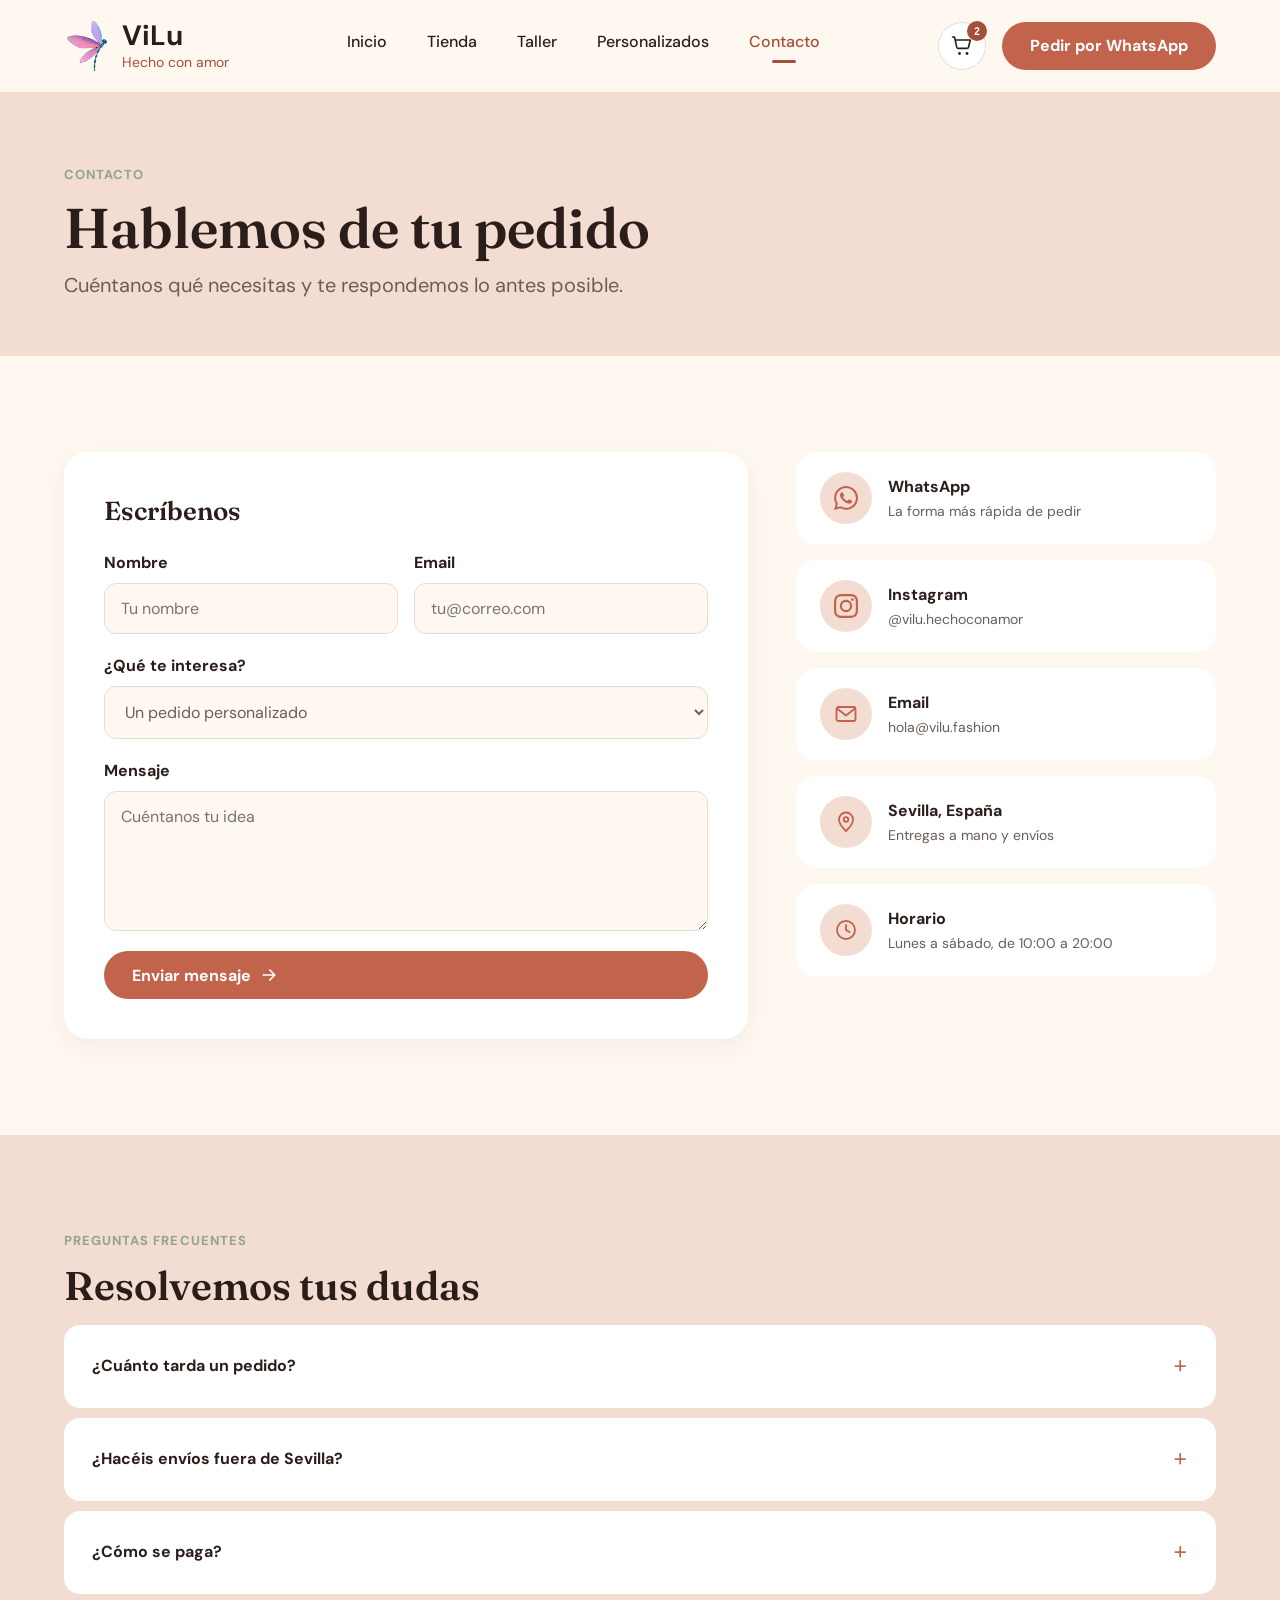
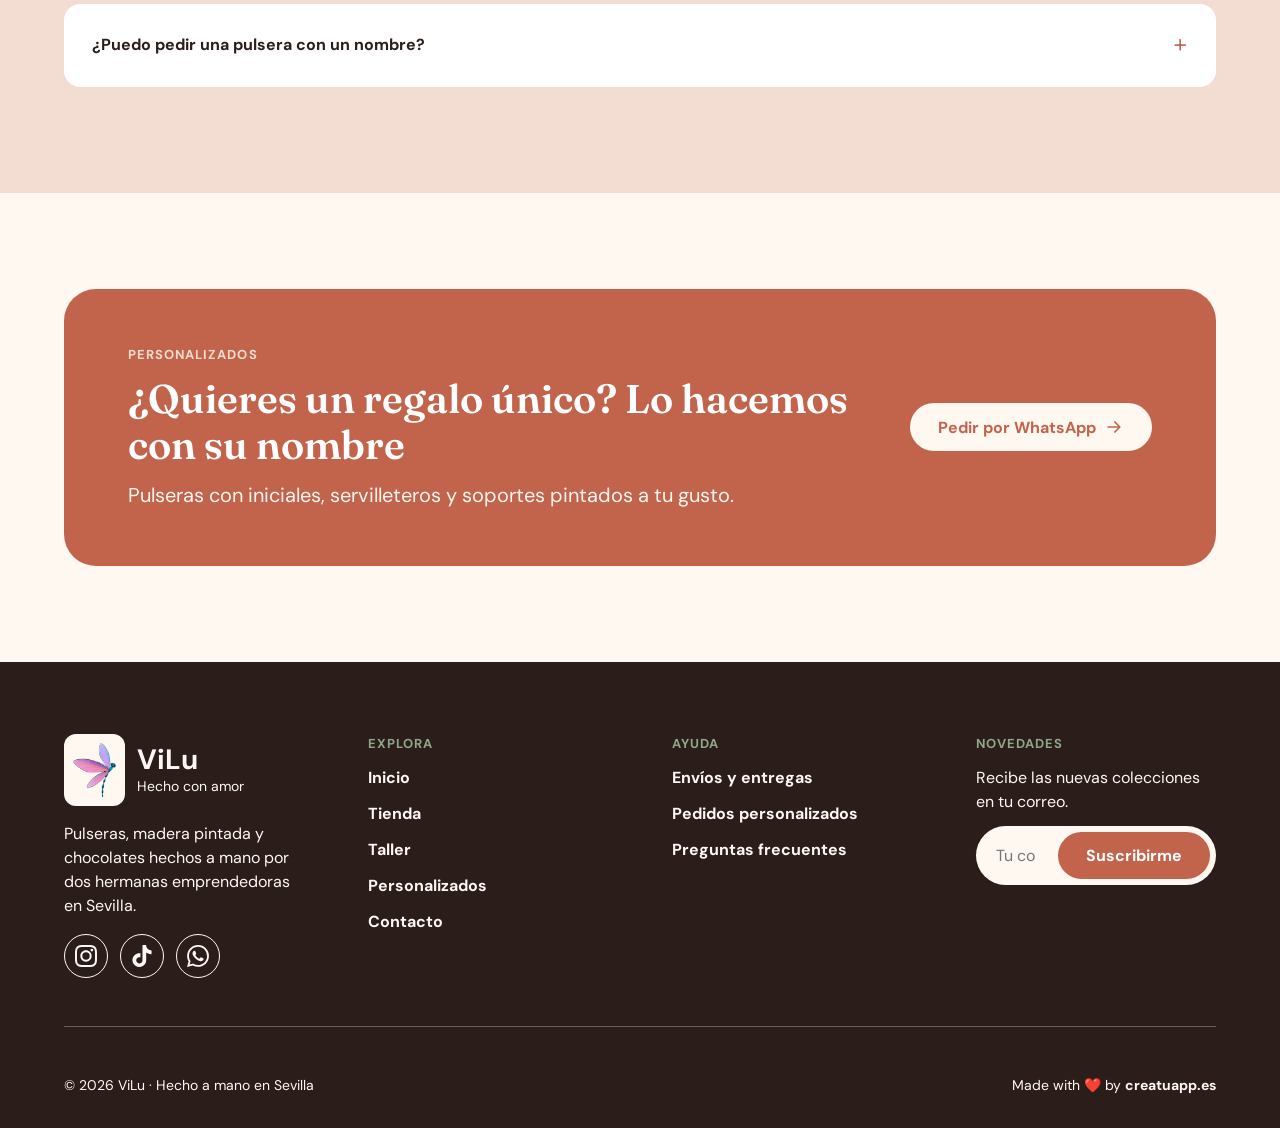
==== commit 771a0ca2: "agregar Personalizados al footer" ====
--- a/contacto.html
+++ b/contacto.html
@@ -7,10 +7,18 @@
   <title>ViLu · Contacto — Escríbenos por WhatsApp</title>
   <meta name="description" content="Contacta con ViLu en Sevilla: pulseras, madera pintada y chocolates hechos a mano.">
 
+  <meta property="og:type" content="website">
+  <meta property="og:site_name" content="ViLu">
+  <meta property="og:locale" content="es_ES">
+  <meta property="og:url" content="https://tiendas-vilu.creatuapp.es/contacto.html">
+  <meta property="og:title" content="ViLu · Contacto — Escríbenos por WhatsApp">
+  <meta property="og:description" content="Contacta con ViLu en Sevilla: pulseras, madera pintada y chocolates hechos a mano.">
+  <meta property="og:image" content="https://tiendas-vilu.creatuapp.es/img/logo.png">
   <link rel="icon" href="img/favicon.png" type="image/png">
   <link rel="apple-touch-icon" href="img/apple-touch-icon.png">
 
   <link rel="preload" href="fonts/dm-sans.woff2" as="font" type="font/woff2" crossorigin>
+  <link rel="preload" href="fonts/fraunces.woff2" as="font" type="font/woff2" crossorigin>
 
   <link rel="stylesheet" href="css/main.css">
 </head>
@@ -20,7 +28,7 @@
     <div class="container header__container">
 
       <a class="logo" href="index.html">
-        <img class="logo__img" src="img/logo.png" alt="" width="163" height="200">
+        <img class="logo__img" src="img/logo.png" alt="" width="163" height="200" loading="lazy">
         <span class="logo__text">
           <span class="logo__name">ViLu</span>
           <span class="logo__tagline">Hecho con amor</span>
@@ -40,7 +48,7 @@
       <div class="header__actions">
         <!-- PEC 5 (JS): el contador del carrito sumará productos -->
         <button class="cart" type="button" aria-label="Carrito: 2 productos">
-          <img src="img/icono-carrito.svg" alt="" width="24" height="24">
+          <img src="img/icono-carrito.svg" alt="" width="24" height="24" loading="lazy">
           <span class="cart__count">2</span>
         </button>
         <a class="btn btn--primary header__whatsapp" href="https://wa.me/34000000000">Pedir por WhatsApp</a>
@@ -94,7 +102,7 @@
           <!-- PEC 5 (JS): validaremos los campos y enviaremos el formulario -->
           <button class="btn btn--primary" type="submit">
             Enviar mensaje
-            <img src="img/icono-flecha.svg" alt="" width="20" height="20">
+            <img src="img/icono-flecha.svg" alt="" width="20" height="20" loading="lazy">
           </button>
         </form>
 
@@ -102,7 +110,7 @@
 
           <div class="tarjeta-contacto">
             <span class="tarjeta-contacto__icono">
-              <img src="img/icono-whatsapp-terracota.svg" alt="" width="24" height="24">
+              <img src="img/icono-whatsapp-terracota.svg" alt="" width="24" height="24" loading="lazy">
             </span>
             <span class="tarjeta-contacto__texto">
               <span class="tarjeta-contacto__titulo">WhatsApp</span>
@@ -112,7 +120,7 @@
 
           <div class="tarjeta-contacto">
             <span class="tarjeta-contacto__icono">
-              <img src="img/icono-instagram-terracota.svg" alt="" width="24" height="24">
+              <img src="img/icono-instagram-terracota.svg" alt="" width="24" height="24" loading="lazy">
             </span>
             <span class="tarjeta-contacto__texto">
               <span class="tarjeta-contacto__titulo">Instagram</span>
@@ -122,7 +130,7 @@
 
           <div class="tarjeta-contacto">
             <span class="tarjeta-contacto__icono">
-              <img src="img/icono-correo.svg" alt="" width="24" height="24">
+              <img src="img/icono-correo.svg" alt="" width="24" height="24" loading="lazy">
             </span>
             <span class="tarjeta-contacto__texto">
               <span class="tarjeta-contacto__titulo">Email</span>
@@ -132,7 +140,7 @@
 
           <div class="tarjeta-contacto">
             <span class="tarjeta-contacto__icono">
-              <img src="img/icono-ubicacion.svg" alt="" width="24" height="24">
+              <img src="img/icono-ubicacion.svg" alt="" width="24" height="24" loading="lazy">
             </span>
             <span class="tarjeta-contacto__texto">
               <span class="tarjeta-contacto__titulo">Sevilla, España</span>
@@ -142,7 +150,7 @@
 
           <div class="tarjeta-contacto">
             <span class="tarjeta-contacto__icono">
-              <img src="img/icono-reloj.svg" alt="" width="24" height="24">
+              <img src="img/icono-reloj.svg" alt="" width="24" height="24" loading="lazy">
             </span>
             <span class="tarjeta-contacto__texto">
               <span class="tarjeta-contacto__titulo">Horario</span>
@@ -209,7 +217,7 @@
           </div>
           <a class="btn btn--light" href="https://wa.me/34000000000">
             Pedir por WhatsApp
-            <img src="img/icono-flecha-terracota.svg" alt="" width="20" height="20">
+            <img src="img/icono-flecha-terracota.svg" alt="" width="20" height="20" loading="lazy">
           </a>
         </div>
       </div>
@@ -224,7 +232,7 @@
 
         <div>
           <a class="logo logo--light" href="index.html">
-            <img class="logo__img" src="img/logo.png" alt="" width="163" height="200">
+            <img class="logo__img" src="img/logo.png" alt="" width="163" height="200" loading="lazy">
             <span class="logo__text">
               <span class="logo__name">ViLu</span>
               <span class="logo__tagline logo__tagline--light">Hecho con amor</span>
@@ -234,12 +242,12 @@
             Sevilla.</p>
           <ul class="social">
             <li><a class="social__link" href="https://www.instagram.com/vilu.hechoconamor"
-                aria-label="Instagram de ViLu"><img src="img/icono-instagram.svg" alt="" width="22" height="22"></a>
+                aria-label="Instagram de ViLu"><img src="img/icono-instagram.svg" alt="" width="22" height="22" loading="lazy"></a>
             </li>
             <li><a class="social__link" href="https://www.tiktok.com/@vilu.hechoconamor"
-                aria-label="TikTok de ViLu"><img src="img/icono-tiktok.svg" alt="" width="22" height="22"></a></li>
+                aria-label="TikTok de ViLu"><img src="img/icono-tiktok.svg" alt="" width="22" height="22" loading="lazy"></a></li>
             <li><a class="social__link" href="https://wa.me/34000000000" aria-label="WhatsApp de ViLu"><img
-                  src="img/icono-whatsapp.svg" alt="" width="22" height="22"></a></li>
+                  src="img/icono-whatsapp.svg" alt="" width="22" height="22" loading="lazy"></a></li>
           </ul>
         </div>
 
@@ -249,6 +257,7 @@
             <li><a class="footer__link" href="index.html">Inicio</a></li>
             <li><a class="footer__link" href="tienda.html">Tienda</a></li>
             <li><a class="footer__link" href="taller.html">Taller</a></li>
+            <li><a class="footer__link" href="personalizados.html">Personalizados</a></li>
             <li><a class="footer__link" href="contacto.html">Contacto</a></li>
           </ul>
         </nav>
